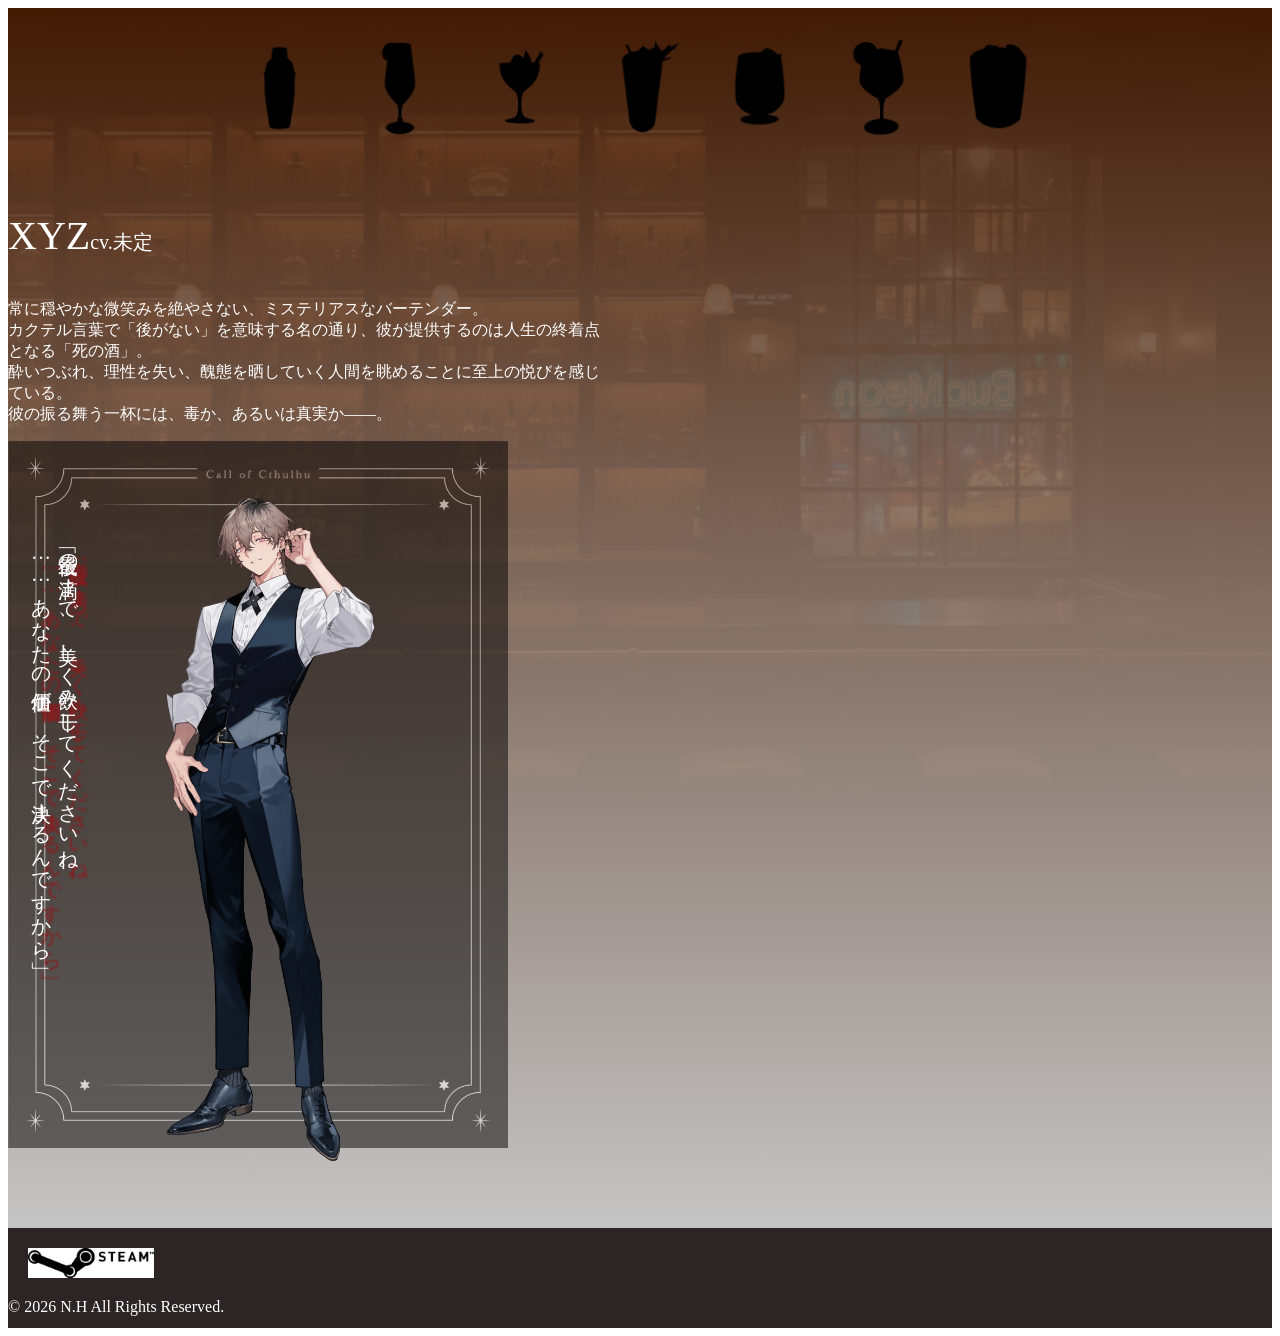
==== BlueMoon/character.html @ f3caa46e "Add files via upload" ====
<!DOCTYPE html>
<html lang="ja">

<head>
    <meta charset="UTF-8">
    <meta name="viewport" content="width=device-width, initial-scale=1.0">
    <title>BlueMoon</title>
    <link rel="stylesheet" href="assets/CSS/noemalize.css">
    <link rel="stylesheet" href="assets/CSS/character.css">
</head>

<body>
    <div class="character">
        <div class="grad">
            <div class="main_container">
                <ul class="cc_navi">
                    <li class="list">
                        <img src="assets/img/D1.png" alt="1ページ" onclick="show_content('page1')"
                            style="cursor: pointer;width:80px;">
                    </li>
                    <li class="list">
                        <img src="assets/img/D2.png" alt="2ページ" onclick="show_content('page2')"
                            style="cursor:pointer;width:80px;">
                    </li>
                    <li class="list">
                        <img src="assets/img/D3.png">
                    </li>
                    <li class="list">
                        <img src="assets/img/D4.png">
                    </li>
                    <li class="list">
                        <img src="assets/img/D5.png">
                    </li>
                    <li class="list">
                        <img src="assets/img/D6.png">
                    </li>
                    <li class="list">
                        <img src="assets/img/D7.png">
                    </li>
                </ul>
                <!-- <div class="box1"> -->
                <div id="page1" class="cc_overview">
                    <div class="cc_explan">
                        <p class="cc_name">XYZ<span>cv.未定</span></p>
                        <p class="cc_text">常に穏やかな微笑みを絶やさない、ミステリアスなバーテンダー。
                            <br>
                            カクテル言葉で「後がない」を意味する名の通り、彼が提供するのは人生の終着点となる「死の酒」。
                            <br>
                            酔いつぶれ、理性を失い、醜態を晒していく人間を眺めることに至上の悦びを感じている。
                            <br>
                            彼の振る舞う一杯には、毒か、あるいは真実か――。
                        </p>
                    </div>
                    <div class="cc_sprite">
                        <img class="cc1" src="assets/img/cc1.png">
                        <p>「最後の一滴まで、美しく飲み干してくださいね。
                            <br>
                            ……あなたの価値が、そこで決まるんですから」
                        </p>
                    </div>
                </div>
                <!-- </div> -->
                <div id="page2" class="cc_overview">
                    <div class="cc_explan">
                        <p class="cc_name">キティ<span>cv.未定</span></p>
                        <p class="cc_text">その名の通り、子猫のような愛くるしい瞳と仕草で誰からも愛される、お店の看板娘。
                            <br>
                            非常に礼儀正しく、おっとりとした口調で話を聞いてくれる彼女は、疲れた客たちの心を癒やす「一番の聞き上手」。
                            <br>
                            控えめな性格に見えて、ここぞという時には子猫がすり寄るように懐に入ってくる、天性の「甘え上手」。
                            <br>
                            彼女に見つめられながらお酒を飲む時間は、まるでお日様の下で日向ぼっこをしているような、穏やかな幸福感に包まれる。
                        </p>
                    </div>
                    <div class="cc_sprite">
                        <img class="cc1" src="assets/img/cc2.png">
                        <p>「だって、勘違いする方が悪くない？」</p>
                    </div>
                </div>

                <script>
                    document.addEventListener("DOMContentLoaded", function () {
                        // 初期表示：page1
                        const firstPage = document.getElementById("page1");
                        firstPage.classList.add("active");
                    });

                    function show_content(pageId) {
                        const pages = document.querySelectorAll(".cc_overview");

                        pages.forEach(function (page) {
                            if (page.classList.contains("active")) {
                                page.classList.remove("active");
                                setTimeout(() => {
                                    page.style.display = "none";
                                }, 500);
                            }
                        });

                        const target = document.getElementById(pageId);

                        setTimeout(() => {
                            target.style.display = "inline-block";
                            setTimeout(() => {
                                target.classList.add("active");
                            }, 10);
                        }, 500);
                    }
                </script>
            </div>
        </div>
    </div>
    </div>

    <footer>
        <img class="st" src="assets/img/steam.png">
        <p>&copy; 2026 N.H All Rights Reserved.</p>
    </footer>
</body>

</html>
---- BlueMoon/assets/CSS/character.css ----
.character {
    width: 100%;
    background-image: url(../img/bgi.png);
    background-color: #0A0404;
    background-size: contain;
    background-repeat: no-repeat;
    /* background-attachment: fixed; */
}

.grad {
    width: 100%;
    height: 100%;
    background: -moz-linear-gradient(top, rgba(70, 28, 3, 0.9), rgba(217, 217, 217, 0.9));
    background: -webkit-linear-gradient(top, rgba(70, 28, 3, 0.9), rgba(217, 217, 217, 0.9));
    background: linear-gradient(to bottom, rgba(70, 28, 3, 0.9), rgba(217, 217, 217, 0.9));
}

.cc_navi {
    display: flex;
    width: 100%;
    top: 30px;
    list-style: none;
    justify-content: center;
    padding: 30px 0;
    gap: 40px;
    margin: 0;
    /* z-index: 2; */
}

.list img {
    width: 80px;
}

/* .box1 {
    display: flex;
    align-items: center;
    justify-content: center;
} */

.cc_overview {
    position: relative;
    opacity: 0;
    display: none;
    transition: opacity 0.5s ease;
    gap: 60px;
    width: 1200px;
    margin: 0 auto;
    padding-bottom: 80px;
}

.cc_overview.active {
    display: inline-block;
    opacity: 1;
}

.cc_explan {
    width: 50%;
}

.cc_name {
    color: white;
    font-family: serif;
    font-size: 40px;
}

span {
    font-size: 20px;
}

.cc_text {
    color: white;
}

.cc_sprite {
    width: 500px;
    height: 707px;
    background-image: url(../img/back.png);
    background-size: cover;
    background-position: center;
    background-repeat: no-repeat;
    position: relative;
    /* left: 55%; */
}

.cc1 {
    position: absolute;
    width: 50%;
    top: 55%;
    left: 50%;
    transform: translate(-50%, -50%);
}

.cc_sprite p {
    position: absolute;
    writing-mode: vertical-rl;
    text-orientation: upright;
    font-family: serif;
    color: white;
    top: 100px;
    font-size: 20px;
    text-shadow: 10px 10px 2px rgba(140, 26, 28, 1);
}

footer {
    background-color: #2D2525;
    height: 100px;
}

.st {
    width: 10%;
    margin-top: 20px;
    margin-left: 20px;
}

footer p {
    color: white;
}
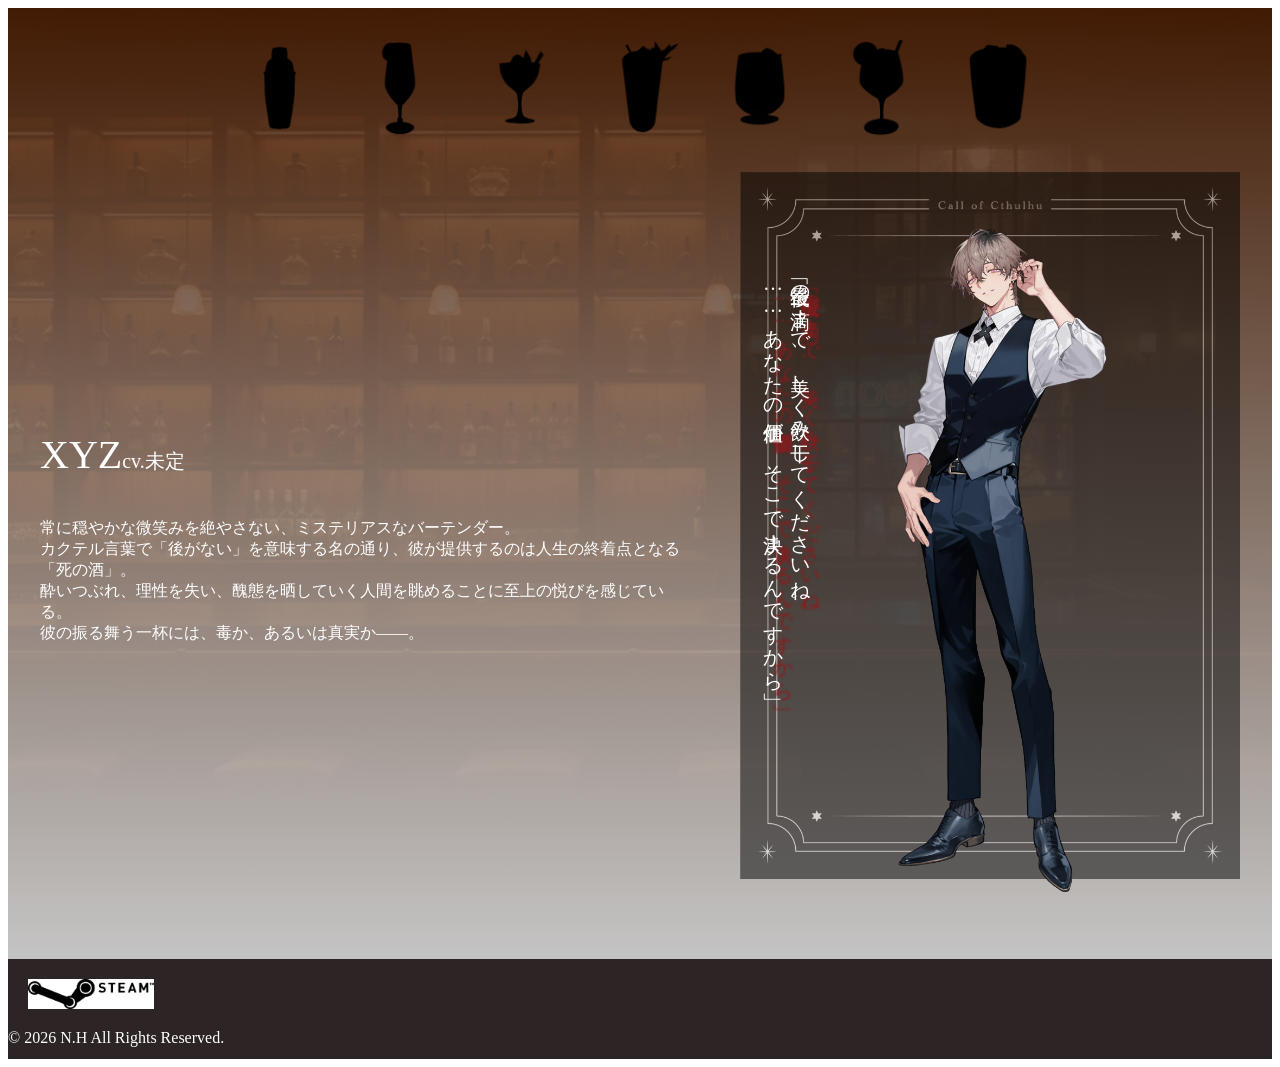
==== commit 9a96ff68: "一旦完成✨" ====
--- a/BlueMoon/character.html
+++ b/BlueMoon/character.html
@@ -17,9 +17,13 @@
                     <li class="list">
                         <img src="assets/img/D1.png" alt="1ページ" onclick="show_content('page1')"
                             style="cursor: pointer;width:80px;">
+                        <img class="hover" src="assets/img/D1-2.png" alt="ホバー" onclick="show_content('page1')"
+                            style="cursor: pointer;width:80px;">
                     </li>
                     <li class="list">
                         <img src="assets/img/D2.png" alt="2ページ" onclick="show_content('page2')"
+                            style="cursor:pointer;width:80px;">
+                        <img class="hover" src="assets/img/D2-2.png" alt="ホバー" onclick="show_content('page2')"
                             style="cursor:pointer;width:80px;">
                     </li>
                     <li class="list">
@@ -38,28 +42,28 @@
                         <img src="assets/img/D7.png">
                     </li>
                 </ul>
-                <!-- <div class="box1"> -->
-                <div id="page1" class="cc_overview">
-                    <div class="cc_explan">
-                        <p class="cc_name">XYZ<span>cv.未定</span></p>
-                        <p class="cc_text">常に穏やかな微笑みを絶やさない、ミステリアスなバーテンダー。
-                            <br>
-                            カクテル言葉で「後がない」を意味する名の通り、彼が提供するのは人生の終着点となる「死の酒」。
-                            <br>
-                            酔いつぶれ、理性を失い、醜態を晒していく人間を眺めることに至上の悦びを感じている。
-                            <br>
-                            彼の振る舞う一杯には、毒か、あるいは真実か――。
-                        </p>
-                    </div>
-                    <div class="cc_sprite">
-                        <img class="cc1" src="assets/img/cc1.png">
-                        <p>「最後の一滴まで、美しく飲み干してくださいね。
-                            <br>
-                            ……あなたの価値が、そこで決まるんですから」
-                        </p>
+                <div class="box1">
+                    <div id="page1" class="cc_overview">
+                        <div class="cc_explan">
+                            <p class="cc_name">XYZ<span>cv.未定</span></p>
+                            <p class="cc_text">常に穏やかな微笑みを絶やさない、ミステリアスなバーテンダー。
+                                <br>
+                                カクテル言葉で「後がない」を意味する名の通り、彼が提供するのは人生の終着点となる「死の酒」。
+                                <br>
+                                酔いつぶれ、理性を失い、醜態を晒していく人間を眺めることに至上の悦びを感じている。
+                                <br>
+                                彼の振る舞う一杯には、毒か、あるいは真実か――。
+                            </p>
+                        </div>
+                        <div class="cc_sprite">
+                            <img class="cc1" src="assets/img/cc1.png">
+                            <p>「最後の一滴まで、美しく飲み干してくださいね。
+                                <br>
+                                ……あなたの価値が、そこで決まるんですから」
+                            </p>
+                        </div>
                     </div>
                 </div>
-                <!-- </div> -->
                 <div id="page2" class="cc_overview">
                     <div class="cc_explan">
                         <p class="cc_name">キティ<span>cv.未定</span></p>
@@ -100,7 +104,7 @@
                         const target = document.getElementById(pageId);
 
                         setTimeout(() => {
-                            target.style.display = "inline-block";
+                            target.style.display = "flex";
                             setTimeout(() => {
                                 target.classList.add("active");
                             }, 10);
--- a/BlueMoon/assets/CSS/character.css
+++ b/BlueMoon/assets/CSS/character.css
@@ -29,15 +29,25 @@
 
 .list img {
     width: 80px;
+    cursor: pointer;
 }
 
-/* .box1 {
+.list .hover {
+    display: none;
+}
+
+.list:hover img:not(.hover) {
+    display: none !important;
+}
+
+.list:hover .hover {
+    display: block !important;
+}
+
+.cc_overview {
     display: flex;
     align-items: center;
-    justify-content: center;
-} */
-
-.cc_overview {
+    justify-content: space-between;
     position: relative;
     opacity: 0;
     display: none;
@@ -49,11 +59,12 @@
 }
 
 .cc_overview.active {
-    display: inline-block;
+    display: flex;
     opacity: 1;
 }
 
 .cc_explan {
+    flex: 1;
     width: 50%;
 }
 
@@ -72,6 +83,7 @@
 }
 
 .cc_sprite {
+    flex-shrink: 0;
     width: 500px;
     height: 707px;
     background-image: url(../img/back.png);
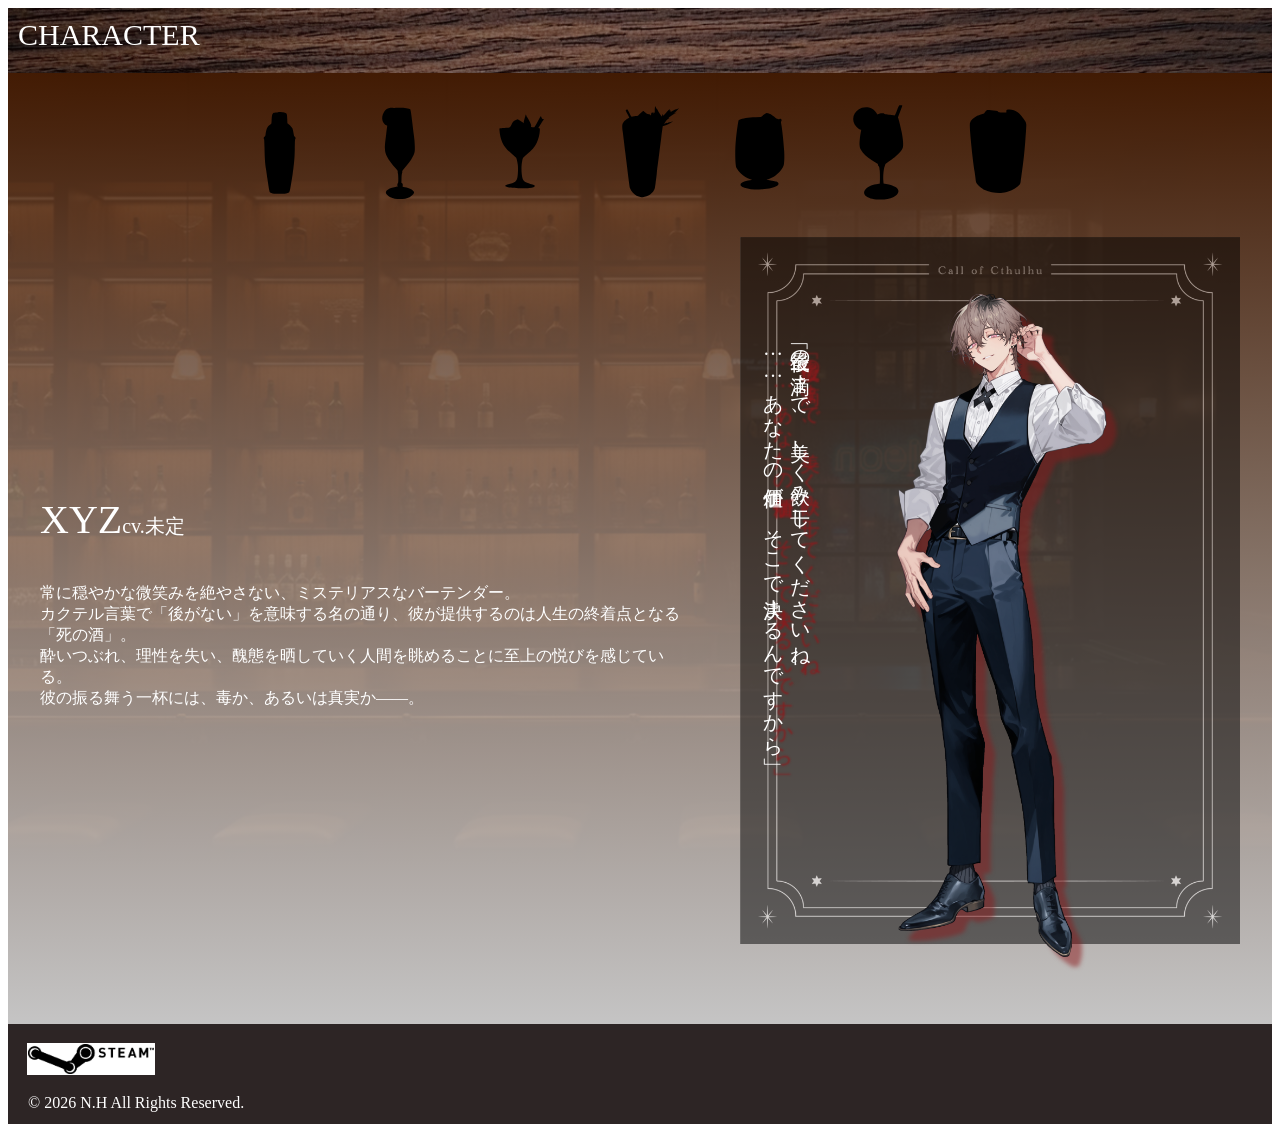
==== commit 7ab993b1: "アイフレーム" ====
--- a/BlueMoon/character.html
+++ b/BlueMoon/character.html
@@ -10,36 +10,33 @@
 </head>
 
 <body>
+    <header>
+        <p class="tag">CHARACTER</p>
+    </header>
     <div class="character">
         <div class="grad">
             <div class="main_container">
                 <ul class="cc_navi">
                     <li class="list">
-                        <img src="assets/img/D1.png" alt="1ページ" onclick="show_content('page1')"
-                            style="cursor: pointer;width:80px;">
-                        <img class="hover" src="assets/img/D1-2.png" alt="ホバー" onclick="show_content('page1')"
-                            style="cursor: pointer;width:80px;">
+                        <div class="icon-svg" onclick="show_content('page1')"></div>
                     </li>
                     <li class="list">
-                        <img src="assets/img/D2.png" alt="2ページ" onclick="show_content('page2')"
-                            style="cursor:pointer;width:80px;">
-                        <img class="hover" src="assets/img/D2-2.png" alt="ホバー" onclick="show_content('page2')"
-                            style="cursor:pointer;width:80px;">
+                        <div class="icon-svg2" onclick="show_content('page2')"></div>
                     </li>
                     <li class="list">
-                        <img src="assets/img/D3.png">
+                        <img src="assets/img/D3.svg">
                     </li>
                     <li class="list">
-                        <img src="assets/img/D4.png">
+                        <img src="assets/img/D4.svg">
                     </li>
                     <li class="list">
-                        <img src="assets/img/D5.png">
+                        <img src="assets/img/D5.svg">
                     </li>
                     <li class="list">
-                        <img src="assets/img/D6.png">
+                        <img src="assets/img/D6.svg">
                     </li>
                     <li class="list">
-                        <img src="assets/img/D7.png">
+                        <img src="assets/img/D7.svg">
                     </li>
                 </ul>
                 <div class="box1">
--- a/BlueMoon/assets/CSS/character.css
+++ b/BlueMoon/assets/CSS/character.css
@@ -1,3 +1,19 @@
+header {
+    position: relative;
+    z-index: 0;
+    height: 65px;
+    background-image: url(../img/counter.png);
+    background-size: cover;
+}
+
+.tag {
+    font-size: 30px;
+    font-family: serif;
+    color: white;
+    margin: 0 auto;
+    padding: 10px;
+}
+
 .character {
     width: 100%;
     background-image: url(../img/bgi.png);
@@ -27,21 +43,47 @@
     /* z-index: 2; */
 }
 
+.icon-svg {
+    width: 80px;
+    height: 100px;
+    cursor: pointer;
+    background-color: black;
+    -webkit-mask-image: url("../img/D1.svg");
+    mask-image: url("../img/D1.svg");
+    -webkit-mask-size: contain;
+    mask-size: contain;
+    -webkit-mask-repeat: no-repeat;
+    mask-repeat: no-repeat;
+    transition: background-color 0.3s;
+    display: block;
+}
+
+.icon-svg:hover {
+    background-color: #8C1A1C;
+}
+
+.icon-svg2 {
+    width: 80px;
+    height: 100px;
+    cursor: pointer;
+    background-color: black;
+    -webkit-mask-image: url("../img/D2.svg");
+    mask-image: url("../img/D2.svg");
+    -webkit-mask-size: contain;
+    mask-size: contain;
+    -webkit-mask-repeat: no-repeat;
+    mask-repeat: no-repeat;
+    transition: background-color 0.3s;
+    display: block;
+}
+
+.icon-svg2:hover {
+    background-color: #8C1A1C;
+}
+
 .list img {
     width: 80px;
     cursor: pointer;
-}
-
-.list .hover {
-    display: none;
-}
-
-.list:hover img:not(.hover) {
-    display: none !important;
-}
-
-.list:hover .hover {
-    display: block !important;
 }
 
 .cc_overview {
@@ -100,6 +142,7 @@
     top: 55%;
     left: 50%;
     transform: translate(-50%, -50%);
+    filter: drop-shadow(10px 10px 2px rgba(140, 26, 28, 0.5));
 }
 
 .cc_sprite p {
@@ -122,8 +165,10 @@
     width: 10%;
     margin-top: 20px;
     margin-left: 20px;
+    filter: drop-shadow(1px 0 0 white) drop-shadow(0 1px 0 white) drop-shadow(-1px 0 0 white) drop-shadow(0 -1px 0 white);
 }
 
 footer p {
     color: white;
+    padding-left: 20px;
 }
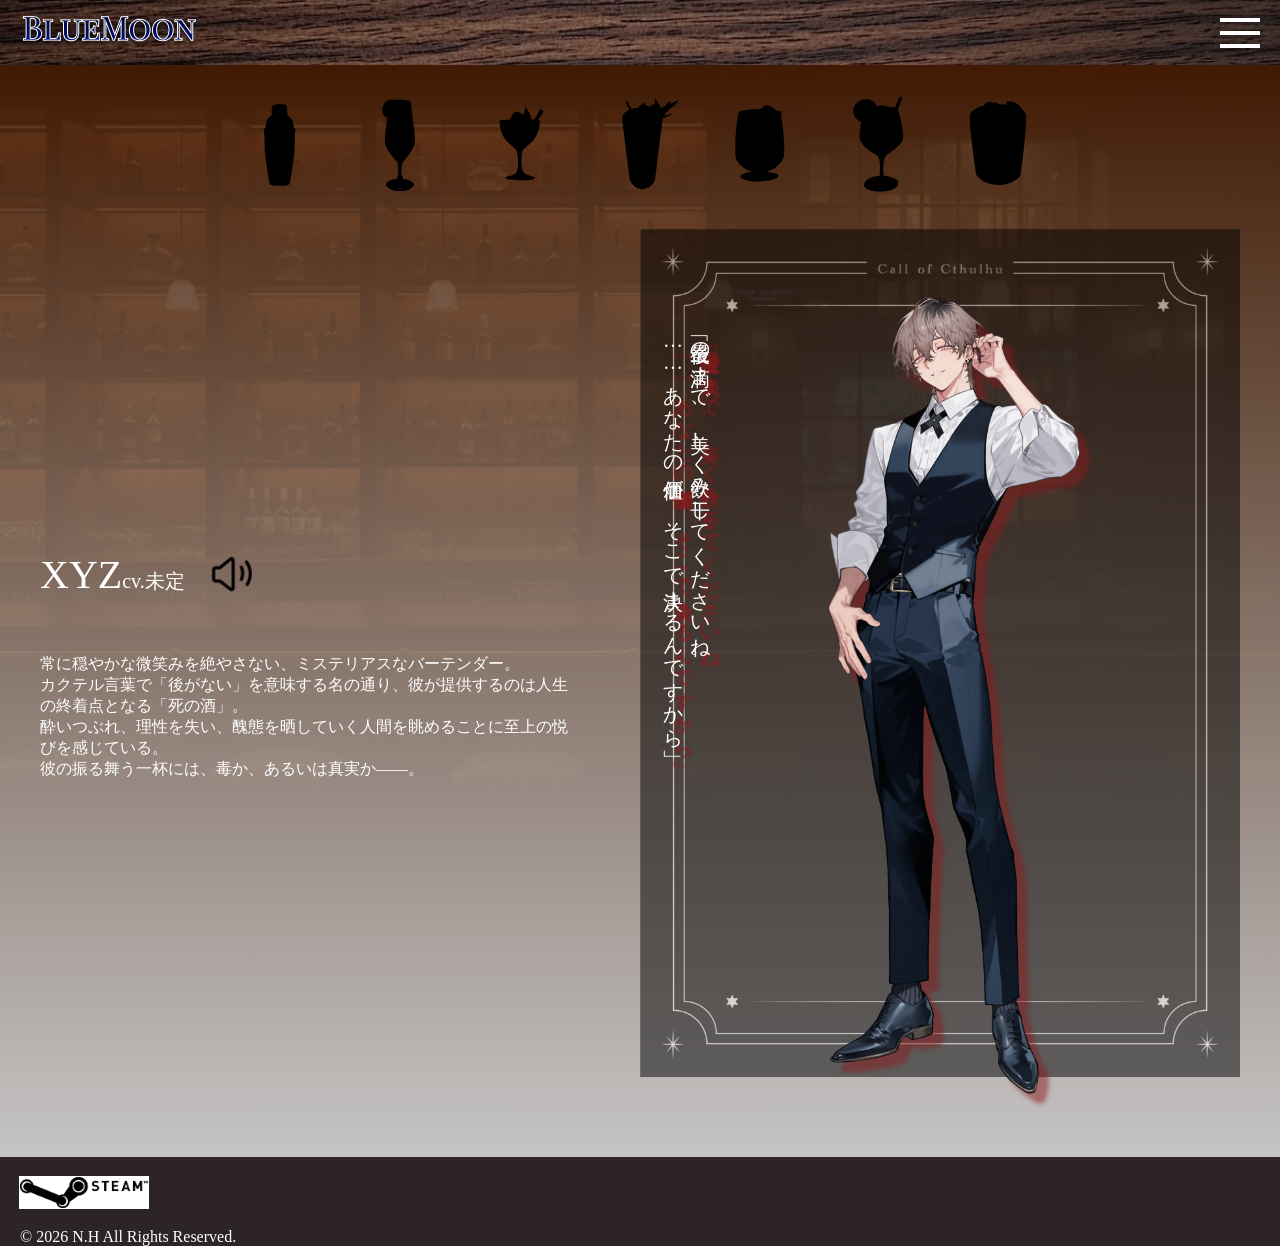
==== commit 8ca7678a: "Add files via upload" ====
--- a/BlueMoon/character.html
+++ b/BlueMoon/character.html
@@ -5,14 +5,33 @@
     <meta charset="UTF-8">
     <meta name="viewport" content="width=device-width, initial-scale=1.0">
     <title>BlueMoon</title>
-    <link rel="stylesheet" href="assets/CSS/noemalize.css">
+    <!-- <link rel="stylesheet" href="assets/CSS/normalize.css"> -->
     <link rel="stylesheet" href="assets/CSS/character.css">
 </head>
 
 <body>
     <header>
-        <p class="tag">CHARACTER</p>
+        <div class="header_img">
+            <div class="a">
+                <img class="title" src="assets/img/title.png">
+                <!-- ハンバーガーメニュー -->
+                <div class="hamburger" onclick="toggleMenu()">
+                    <span></span><span></span><span></span>
+                </div>
+            </div>
+        </div>
+
+        <nav id="nav_menu">
+            <ul>
+                <li><a href=index.html target="=_self" onclick="toggleMenu()">TOP</a></li>
+                <li><a href="story.html" target="_self" onclick="toggleMenu()">STORY</a></li>
+                <li><a href="character.html" target="_self" onclick="toggleMenu()">CHARACTER</a></li>
+                <li><a href="system.html" target="_self" onclick="toggleMenu()">SYSTEM</a></li>
+                <li><a href="special.html" target="_self" onclick="toggleMenu()">SPECIAL</a></li>
+            </ul>
+        </nav>
     </header>
+
     <div class="character">
         <div class="grad">
             <div class="main_container">
@@ -42,7 +61,10 @@
                 <div class="box1">
                     <div id="page1" class="cc_overview">
                         <div class="cc_explan">
-                            <p class="cc_name">XYZ<span>cv.未定</span></p>
+                            <div class="name">
+                                <p class="cc_name">XYZ<span>cv.未定</span></p>
+                                <img class="volume" src="assets/img/volume.png">
+                            </div>
                             <p class="cc_text">常に穏やかな微笑みを絶やさない、ミステリアスなバーテンダー。
                                 <br>
                                 カクテル言葉で「後がない」を意味する名の通り、彼が提供するのは人生の終着点となる「死の酒」。
@@ -63,7 +85,10 @@
                 </div>
                 <div id="page2" class="cc_overview">
                     <div class="cc_explan">
-                        <p class="cc_name">キティ<span>cv.未定</span></p>
+                        <div class="name">
+                            <p class="cc_name">キティ<span>cv.未定</span></p>
+                            <img class="volume" src="assets/img/volume.png">
+                        </div>
                         <p class="cc_text">その名の通り、子猫のような愛くるしい瞳と仕草で誰からも愛される、お店の看板娘。
                             <br>
                             非常に礼儀正しく、おっとりとした口調で話を聞いてくれる彼女は、疲れた客たちの心を癒やす「一番の聞き上手」。
@@ -80,6 +105,15 @@
                 </div>
 
                 <script>
+                    function toggleMenu() {
+                        const menu = document.getElementById('nav_menu');
+                        const hamburger = document.querySelector('.hamburger');
+                        if (menu && hamburger) {
+                            menu.classList.toggle('open');
+                            hamburger.classList.toggle('active');
+                        }
+                    }
+
                     document.addEventListener("DOMContentLoaded", function () {
                         // 初期表示：page1
                         const firstPage = document.getElementById("page1");
--- a/BlueMoon/assets/CSS/character.css
+++ b/BlueMoon/assets/CSS/character.css
@@ -1,11 +1,112 @@
+* {
+    box-sizing: border-box;
+    /* outline: 1px solid red !important; */
+}
+
+.hamburger {
+    /* position: fixed; */
+    top: 20px;
+    right: 20px;
+    width: 40px;
+    height: 30px;
+    cursor: pointer;
+    z-index: 10000;
+    display: flex;
+    flex-direction: column;
+    justify-content: space-between;
+}
+
+.hamburger span {
+    display: block;
+    width: 100%;
+    height: 4px;
+    background: white;
+    transition: 0.4s;
+}
+
+#nav_menu {
+    position: fixed;
+    top: 0;
+    right: -300px;
+    width: 300px;
+    height: 100%;
+    background: rgba(0, 0, 0, 0.9);
+    transition: 0.5s;
+    z-index: 9000;
+    padding-top: 80px;
+}
+
+#nav_menu.open {
+    right: 0;
+}
+
+#nav_menu ul {
+    list-style: none;
+    padding: 0;
+}
+
+#nav_menu li {
+    padding: 20px;
+    text-align: center;
+}
+
+#nav_menu a {
+    color: white;
+    text-decoration: none;
+    font-size: 22px;
+    font-family: serif;
+    display: block;
+}
+
+#nav_menu a:hover {
+    color: #8C1A1C;
+}
+
+.hamburger.active span:nth-child(1) {
+    transform: translateY(13px) rotate(45deg);
+}
+
+.hamburger.active span:nth-child(2) {
+    opacity: 0;
+}
+
+.hamburger.active span:nth-child(3) {
+    transform: translateY(-13px) rotate(-45deg);
+}
+
+body {
+    margin: 0;
+}
+
 header {
+    position: fixed;
+    width: 100%;
+    top: 0;
+    z-index: 8000;
+}
+
+.header_img {
     position: relative;
-    z-index: 0;
     height: 65px;
     background-image: url(../img/counter.png);
     background-size: cover;
 }
 
+.a {
+    display: flex;
+    align-items: center;
+    justify-content: space-between;
+    width: 100%;
+    height: 100%;
+    padding: 0 20px;
+}
+
+.title {
+    /* margin: 0 auto; */
+    /* padding: 20px; */
+    z-index: 1;
+}
+
 .tag {
     font-size: 30px;
     font-family: serif;
@@ -16,6 +117,7 @@
 
 .character {
     width: 100%;
+    padding-top: 65px;
     background-image: url(../img/bgi.png);
     background-color: #0A0404;
     background-size: contain;
@@ -110,12 +212,23 @@
     width: 50%;
 }
 
+.name {
+    display: flex;
+    align-items: center;
+    gap: 20px;
+}
+
 .cc_name {
     color: white;
     font-family: serif;
     font-size: 40px;
 }
 
+.volume {
+    width: 50px;
+    height: 50px;
+}
+
 span {
     font-size: 20px;
 }
@@ -126,8 +239,8 @@
 
 .cc_sprite {
     flex-shrink: 0;
-    width: 500px;
-    height: 707px;
+    width: 50%;
+    aspect-ratio: 500/707;
     background-image: url(../img/back.png);
     background-size: cover;
     background-position: center;
@@ -158,7 +271,7 @@
 
 footer {
     background-color: #2D2525;
-    height: 100px;
+    height: auto;
 }
 
 .st {
@@ -171,4 +284,68 @@
 footer p {
     color: white;
     padding-left: 20px;
+    margin-bottom: 0;
+}
+
+@media screen and (max-width:768px) {
+
+    .cc_navi {
+        gap: 10px;
+    }
+
+    .icon-svg {
+        width: 40px;
+        height: 50px;
+    }
+
+    .icon-svg2 {
+        width: 40px;
+        height: 50px;
+    }
+
+    .list img {
+        width: 40px;
+    }
+
+    .cc_overview.active {
+        flex-direction: column-reverse;
+        width: 100%;
+    }
+
+    .cc_explan {
+        width: 90%;
+    }
+
+    .cc_name {
+        font-size: 50px;
+    }
+
+    .cc_text {
+        font-size: 4vw;
+    }
+
+    .cc_sprite {
+        width: 90%;
+    }
+
+    .cc1 {
+        width: 60%;
+        left: 60%;
+    }
+
+    .cc_sprite p {
+        display: block;
+        height: 90vh;
+        top: 10%;
+        font-size: 5vw;
+    }
+
+    .st {
+        width: 20%;
+    }
+
+    footer p {
+        font-size: 2vw;
+    }
+
 }
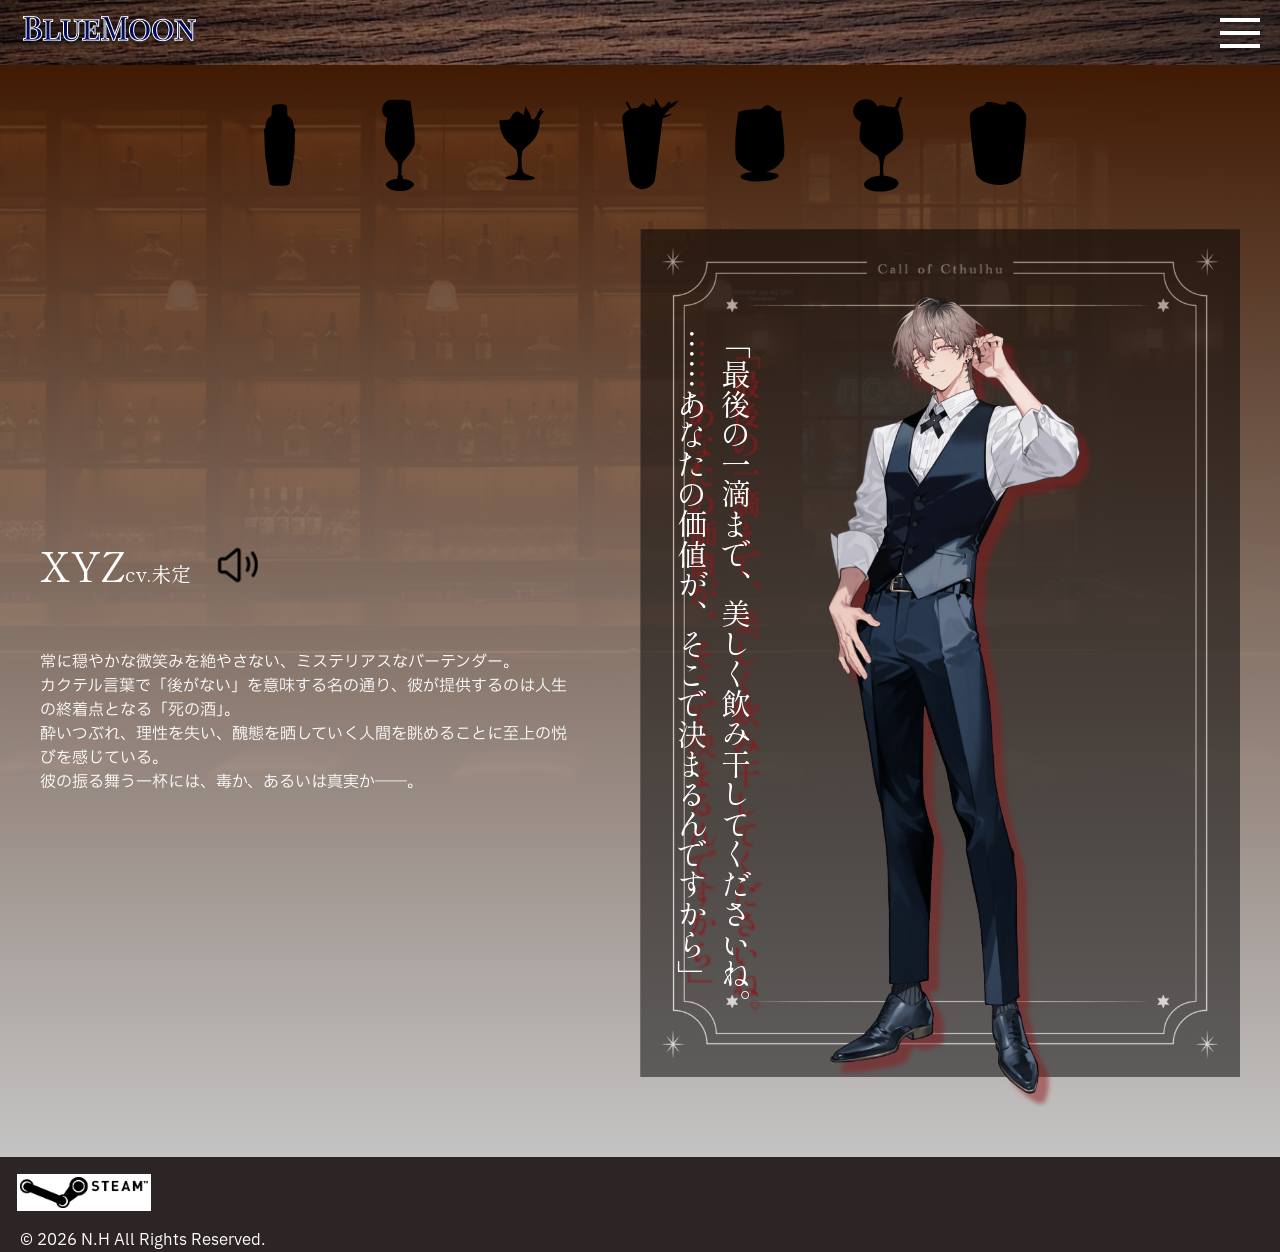
==== commit 5c094e83: "Add files via upload" ====
--- a/BlueMoon/character.html
+++ b/BlueMoon/character.html
@@ -5,14 +5,20 @@
     <meta charset="UTF-8">
     <meta name="viewport" content="width=device-width, initial-scale=1.0">
     <title>BlueMoon</title>
-    <!-- <link rel="stylesheet" href="assets/CSS/normalize.css"> -->
+    <link rel="stylesheet" href="assets/CSS/normalize.css">
     <link rel="stylesheet" href="assets/CSS/character.css">
+    <link rel="preconnect" href="https://fonts.googleapis.com">
+    <!-- フォント -->
+    <link rel="preconnect" href="https://fonts.gstatic.com" crossorigin>
+    <link
+        href="https://fonts.googleapis.com/css2?family=IBM+Plex+Sans+JP&family=Playfair+Display+SC:ital,wght@0,400;0,700;0,900;1,400;1,700;1,900&family=Shippori+Mincho+B1&display=swap"
+        rel="stylesheet">
 </head>
 
 <body>
     <header>
         <div class="header_img">
-            <div class="a">
+            <div class="h">
                 <img class="title" src="assets/img/title.png">
                 <!-- ハンバーガーメニュー -->
                 <div class="hamburger" onclick="toggleMenu()">
--- a/BlueMoon/assets/CSS/character.css
+++ b/BlueMoon/assets/CSS/character.css
@@ -1,112 +1,3 @@
-* {
-    box-sizing: border-box;
-    /* outline: 1px solid red !important; */
-}
-
-.hamburger {
-    /* position: fixed; */
-    top: 20px;
-    right: 20px;
-    width: 40px;
-    height: 30px;
-    cursor: pointer;
-    z-index: 10000;
-    display: flex;
-    flex-direction: column;
-    justify-content: space-between;
-}
-
-.hamburger span {
-    display: block;
-    width: 100%;
-    height: 4px;
-    background: white;
-    transition: 0.4s;
-}
-
-#nav_menu {
-    position: fixed;
-    top: 0;
-    right: -300px;
-    width: 300px;
-    height: 100%;
-    background: rgba(0, 0, 0, 0.9);
-    transition: 0.5s;
-    z-index: 9000;
-    padding-top: 80px;
-}
-
-#nav_menu.open {
-    right: 0;
-}
-
-#nav_menu ul {
-    list-style: none;
-    padding: 0;
-}
-
-#nav_menu li {
-    padding: 20px;
-    text-align: center;
-}
-
-#nav_menu a {
-    color: white;
-    text-decoration: none;
-    font-size: 22px;
-    font-family: serif;
-    display: block;
-}
-
-#nav_menu a:hover {
-    color: #8C1A1C;
-}
-
-.hamburger.active span:nth-child(1) {
-    transform: translateY(13px) rotate(45deg);
-}
-
-.hamburger.active span:nth-child(2) {
-    opacity: 0;
-}
-
-.hamburger.active span:nth-child(3) {
-    transform: translateY(-13px) rotate(-45deg);
-}
-
-body {
-    margin: 0;
-}
-
-header {
-    position: fixed;
-    width: 100%;
-    top: 0;
-    z-index: 8000;
-}
-
-.header_img {
-    position: relative;
-    height: 65px;
-    background-image: url(../img/counter.png);
-    background-size: cover;
-}
-
-.a {
-    display: flex;
-    align-items: center;
-    justify-content: space-between;
-    width: 100%;
-    height: 100%;
-    padding: 0 20px;
-}
-
-.title {
-    /* margin: 0 auto; */
-    /* padding: 20px; */
-    z-index: 1;
-}
-
 .tag {
     font-size: 30px;
     font-family: serif;
@@ -220,7 +111,7 @@
 
 .cc_name {
     color: white;
-    font-family: serif;
+    font-family: "Shippori Mincho B1", serif;
     font-size: 40px;
 }
 
@@ -235,6 +126,7 @@
 
 .cc_text {
     color: white;
+    font-family: "IBM Plex Sans JP", sans-serif;
 }
 
 .cc_sprite {
@@ -262,29 +154,11 @@
     position: absolute;
     writing-mode: vertical-rl;
     text-orientation: upright;
-    font-family: serif;
+    font-family: "Shippori Mincho B1", serif;
     color: white;
     top: 100px;
-    font-size: 20px;
+    font-size: 30px;
     text-shadow: 10px 10px 2px rgba(140, 26, 28, 1);
-}
-
-footer {
-    background-color: #2D2525;
-    height: auto;
-}
-
-.st {
-    width: 10%;
-    margin-top: 20px;
-    margin-left: 20px;
-    filter: drop-shadow(1px 0 0 white) drop-shadow(0 1px 0 white) drop-shadow(-1px 0 0 white) drop-shadow(0 -1px 0 white);
-}
-
-footer p {
-    color: white;
-    padding-left: 20px;
-    margin-bottom: 0;
 }
 
 @media screen and (max-width:768px) {
@@ -339,13 +213,4 @@
         top: 10%;
         font-size: 5vw;
     }
-
-    .st {
-        width: 20%;
-    }
-
-    footer p {
-        font-size: 2vw;
-    }
-
 }
